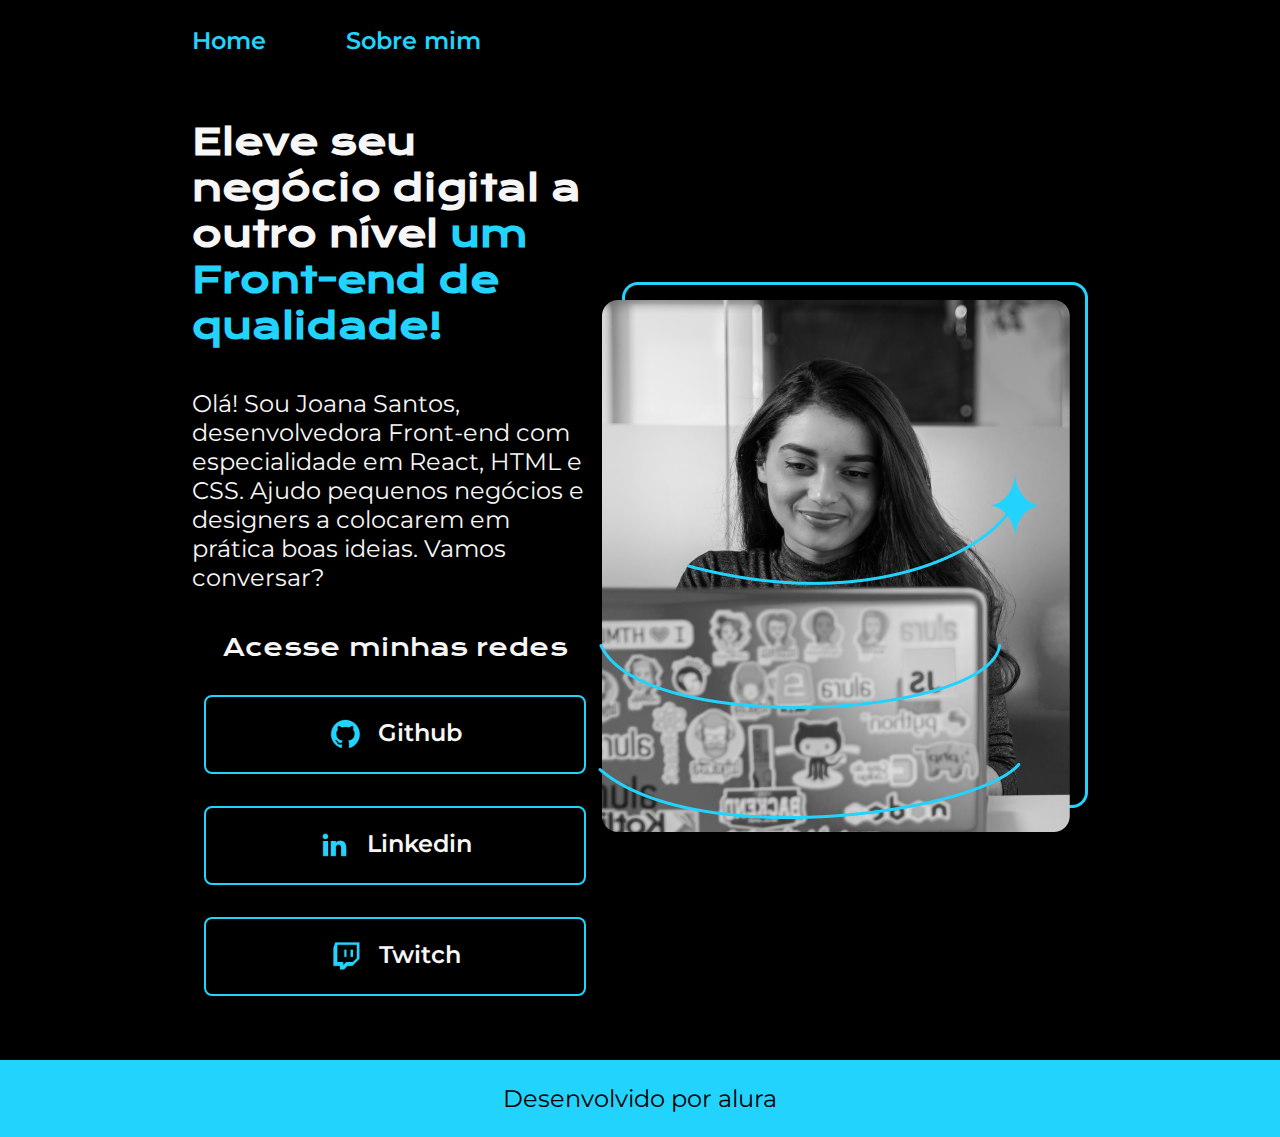
==== index.html @ a54f47f4 "fcommit" ====
<!DOCTYPE html>
<html lang="en">
<head>
    <meta charset="UTF-8">
    <meta http-equiv="X-UA-Compatible" content="IE=edge">
    <meta name="viewport" content="width=device-width, initial-scale=1.0">
    <link rel="stylesheet" href=".//styles/style.css">
    <title>Portifolio</title>
</head>
<body>
    <header class="cabecalho">
        <nav class="cabecalho__menu">
            <a href="./index.html" class="cabecalho__menu__link">Home</a>
            <a href="./sobre-mim.html" class="cabecalho__menu__link">Sobre mim</a>
        </nav>
    </header>
    <main class="apresentacao">
        <section class="apresentacao__conteudo">
            <h1 class="apresentacao__conteudo__titulo">Eleve seu negócio digital a outro nível <strong> um Front-end de qualidade!</strong></h1>
            <p class="apresentacao__conteudo__texto">Olá! Sou Joana Santos, desenvolvedora Front-end com especialidade em React, HTML e CSS. Ajudo pequenos negócios e designers a colocarem em prática boas ideias. Vamos conversar?</p>
            <div class="apresentacao__links">
                <h2 class="apresentacao__links__subtitle" >Acesse minhas redes</h2>
                <a class="apresentacao__links__links" href="#"><img src=".//assets/github.png">Github</a>
                <a class="apresentacao__links__links" href="#"><img src=".//assets/linkedin.png">Linkedin</a>
                <a class="apresentacao__links__links" href="#"><img src=".//assets/twitch.png">Twitch</a>
            </div>
        </section>
        <img src=".//assets/Imagem.png" alt="Foto Programando">
    </main>
    <footer class="rodape">
        <p>Desenvolvido por alura</p>
    </footer>
</body>
</html>
---- styles/style.css ----
@import url('https://fonts.googleapis.com/css2?family=Krona+One&family=Montserrat:wght@400;600&display=swap');

*{
    margin: 0;
    padding: 0;
    text-decoration: none;
}
body{
    box-sizing: border-box;
    background-color: #000000;
}
.cabecalho{
    padding: 2% 0% 0% 15%;
}
.cabecalho__menu{
    display: flex;
    gap: 80px;
    flex-direction: row;
}
.cabecalho__menu__link{
    color: #22D4FD;
    font-family: 'Montserrat', sans-serif;
    font-size: 24px;
    font-weight: 600;
}
main{
    color: #f6f6f6;
}
main strong{
    color: #22D4FD;
}
.apresentacao{
    padding: 5% 15%;
    display: flex;
    align-items: center;
    justify-content: space-between;
}
.apresentacao__conteudo{
    width: 615px;
    display: flex;
    flex-direction: column;
    gap: 40px;
}
.apresentacao__conteudo__titulo{
    font-size: 36px;
    font-family: 'Krona One', sans-serif;
}
.apresentacao__conteudo__texto{
    font-size: 24px;
    font-family: 'Montserrat', sans-serif;
}
.apresentacao__links{
    display: flex;
    justify-content: space-between;
    flex-direction: column;
    align-items: center;
    gap: 32px;
}
.apresentacao__links__subtitle{
    font-family: 'Krona One', sans-serif;
    font-weight: 400;
    font-style: 24px;
}
.apresentacao__links__links{
    padding: 16px;
    border: 2px solid #22D4FD;
    border-radius: 8px;
    width: 378px;
    padding: 21.5px 0;
    color: #f6f6f6;
    text-decoration: none;
    text-align: center;
    font-size: 24px;
    font-family: 'Montserrat', sans-serif;
    font-weight: 600;
    display: flex;
    justify-content: center;
    gap: 16px;
}
.apresentacao__links__links:hover{
    background-color: #272727;
}
.rodape{
    color: #000000;
    background-color: #22D4FD;
    padding: 24px;
    text-align: center;
    font-family: 'Montserrat', sans-serif;
    font-size: 24px;
}
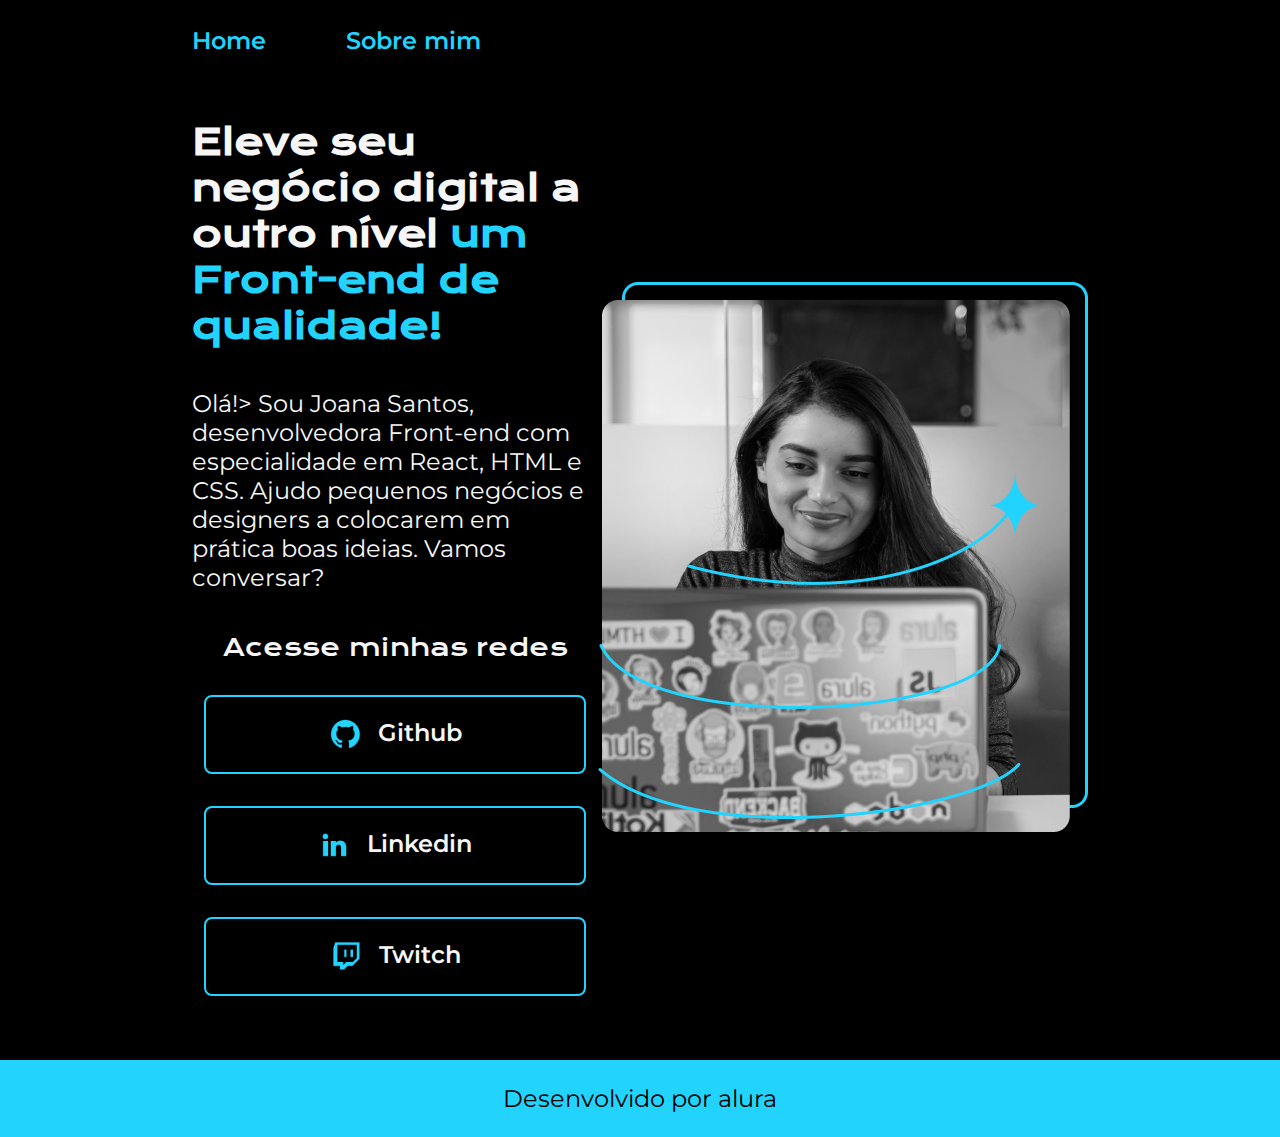
==== commit 7392c8d9: "scndCommit" ====
--- a/index.html
+++ b/index.html
@@ -17,7 +17,7 @@
     <main class="apresentacao">
         <section class="apresentacao__conteudo">
             <h1 class="apresentacao__conteudo__titulo">Eleve seu negócio digital a outro nível <strong> um Front-end de qualidade!</strong></h1>
-            <p class="apresentacao__conteudo__texto">Olá! Sou Joana Santos, desenvolvedora Front-end com especialidade em React, HTML e CSS. Ajudo pequenos negócios e designers a colocarem em prática boas ideias. Vamos conversar?</p>
+            <p class="apresentacao__conteudo__texto">Olá!> Sou Joana Santos, desenvolvedora Front-end com especialidade em React, HTML e CSS. Ajudo pequenos negócios e designers a colocarem em prática boas ideias. Vamos conversar?</p>
             <div class="apresentacao__links">
                 <h2 class="apresentacao__links__subtitle" >Acesse minhas redes</h2>
                 <a class="apresentacao__links__links" href="#"><img src=".//assets/github.png">Github</a>
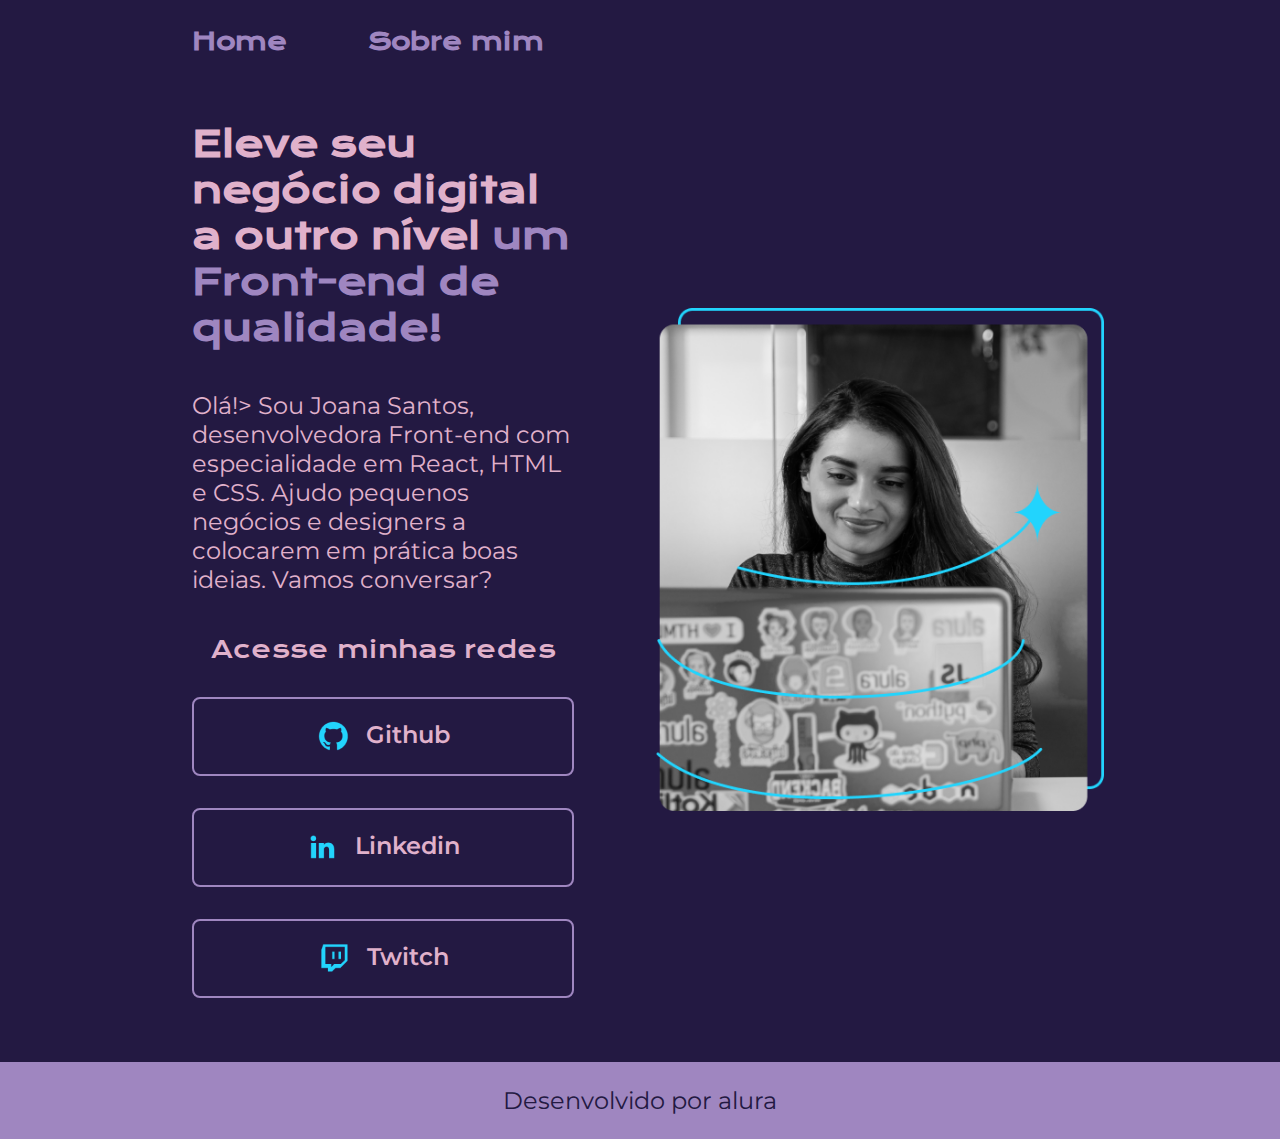
==== commit 43d2df4e: "cssResponsivel" ====
--- a/index.html
+++ b/index.html
@@ -25,7 +25,7 @@
                 <a class="apresentacao__links__links" href="#"><img src=".//assets/twitch.png">Twitch</a>
             </div>
         </section>
-        <img src=".//assets/Imagem.png" alt="Foto Programando">
+        <img class='apresentacao__img'src=".//assets/Imagem.png" alt="Foto Programando">
     </main>
     <footer class="rodape">
         <p>Desenvolvido por alura</p>
--- a/styles/style.css
+++ b/styles/style.css
@@ -5,9 +5,20 @@
     padding: 0;
     text-decoration: none;
 }
+
+:root{
+    --mainColor: #231942;
+    --scndColor: #e0b1cb;
+    --trdColor:  #9f86c0;
+    --hoverColor:#5e548e;
+
+    --fontDestaque: 'Krona One', sans-serif;
+    --fontConteudo: 'Montserrat', sans-serif;
+}
+
 body{
     box-sizing: border-box;
-    background-color: #000000;
+    background-color: var(--mainColor);
 }
 .cabecalho{
     padding: 2% 0% 0% 15%;
@@ -18,36 +29,41 @@
     flex-direction: row;
 }
 .cabecalho__menu__link{
-    color: #22D4FD;
-    font-family: 'Montserrat', sans-serif;
-    font-size: 24px;
+    color: var(--trdColor);
+    font-family: var(--fontDestaque);
+    font-size: 1.5rem;
     font-weight: 600;
 }
 main{
-    color: #f6f6f6;
+    color: var(--scndColor);
 }
 main strong{
-    color: #22D4FD;
+    color: var(--trdColor);
 }
 .apresentacao{
     padding: 5% 15%;
     display: flex;
     align-items: center;
     justify-content: space-between;
+    gap: 82px;
+}
+
+.apresentacao__img{
+    width: 50%;
 }
 .apresentacao__conteudo{
-    width: 615px;
+    width: 50%;
     display: flex;
     flex-direction: column;
     gap: 40px;
 }
 .apresentacao__conteudo__titulo{
-    font-size: 36px;
-    font-family: 'Krona One', sans-serif;
+    font-size: 2.25rem;
+    font-family: var(--fontDestaque);
 }
 .apresentacao__conteudo__texto{
     font-size: 24px;
-    font-family: 'Montserrat', sans-serif;
+    font-family: var(--fontConteudo);
 }
 .apresentacao__links{
     display: flex;
@@ -57,34 +73,50 @@
     gap: 32px;
 }
 .apresentacao__links__subtitle{
-    font-family: 'Krona One', sans-serif;
+    font-family: var(--fontDestaque);
     font-weight: 400;
-    font-style: 24px;
+    font-style: 1.5rem;
 }
 .apresentacao__links__links{
     padding: 16px;
-    border: 2px solid #22D4FD;
+    border: 2px solid var(--trdColor);
     border-radius: 8px;
     width: 378px;
     padding: 21.5px 0;
-    color: #f6f6f6;
+    color: var(--scndColor);
     text-decoration: none;
     text-align: center;
-    font-size: 24px;
-    font-family: 'Montserrat', sans-serif;
+    font-size: 1.5rem;
+    font-family: var(--fontConteudo);
     font-weight: 600;
     display: flex;
     justify-content: center;
     gap: 16px;
 }
 .apresentacao__links__links:hover{
-    background-color: #272727;
+    background-color: var(--hoverColor);
 }
 .rodape{
-    color: #000000;
-    background-color: #22D4FD;
+    color: var(--mainColor);
+    background-color: var(--trdColor);
     padding: 24px;
     text-align: center;
-    font-family: 'Montserrat', sans-serif;
+    font-family: var(--fontConteudo);
     font-size: 24px;
+}
+
+@media (max-width: 1250px){
+    .cabecalho{
+     padding: 10%;   
+    }
+    .cabecalho__menu{
+        justify-content: center;
+    }
+    .apresentacao{
+        flex-direction: column-reverse;
+        padding: 5%;
+    }
+    .apresentacao__conteudo{
+        width: auto;
+    }
 }